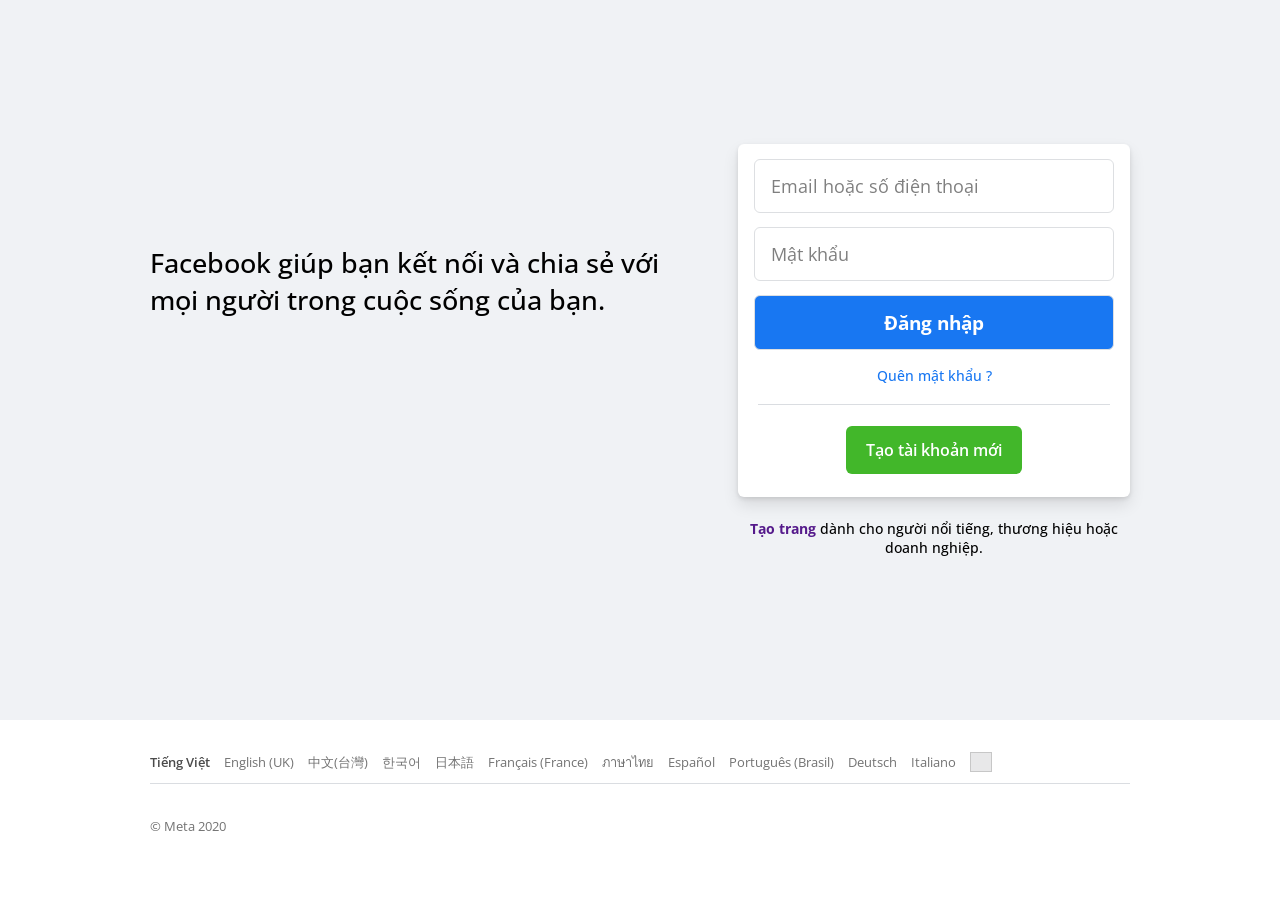
==== login.html @ 7794d9e1 "Yes" ====
<!DOCTYPE html>
<html lang="en">
  <head>
    <meta charset="UTF-8" />
    <meta http-equiv="X-UA-Compatible" content="IE=edge" />
    <meta name="viewport" content="width=device-width, initial-scale=1.0" />
    <title>Facebook - Đăng nhập hoặc đăng ký</title>
    <link rel="stylesheet" href="https://site-assets.fontawesome.com/releases/v6.2.0/css/all.css">
    <link
      rel="stylesheet"
      type="text/css"
      href="https://ogdp.github.io/font-apicon/css/style.css"
    />
    <link rel="stylesheet" href="login.css" />
  </head>
  <body>
    <section>
    <div class="top__o">
      <div class="ctn__980 ctn__login">
        <div class="login__left">
          <div>
            <img
              src="https://static.xx.fbcdn.net/rsrc.php/y8/r/dF5SId3UHWd.svg"
              alt=""
              srcset=""
            />
          </div>
          <div>
            <span class="ketnoichiase">
              Facebook giúp bạn kết nối và chia sẻ với mọi người trong cuộc sống
              của bạn.
            </span>
          </div>
        </div>
        <div class="login__right">
          <div class="login_r_top">
            <form action="" method="post" enctype="multipart/form-data">
              <div>
                <input
                  type="text"
                  name="username"
                  placeholder="Email hoặc số điện thoại"
                />
              </div>
              <div>
                <input type="password" name="password" placeholder="Mật khẩu" />
              </div>
              <div>
                <input type="submit" name="btn-login" value="Đăng nhập" />
              </div>
            </form>
          </div>
          <div class="login_r_bottom">
            <div>
              <a href=""><span>Quên mật khẩu ?</span></a> 
            </div>
            <div class="dongke"></div>
            <!-- <div class="taotk">
              <a href="">Tạo tài khoản mới</a>
            </div> -->
            <div class="taotk">
                <a href="">
                <div class="sh88u">
                 <span>
                    Tạo tài khoản mới
                 </span>   
                </div>

            </a>
            </div>
 
            <div class="title-con">
              <span>
                <strong><a href="">Tạo trang</a> </strong>dành cho người nổi tiếng, thương hiệu
                hoặc doanh nghiệp.
              </span>
            </div>
          </div>
        </div>
      </div>
    </div>
    <div class="bottom__o ctn__980">
        <div class="bt__o--top">
            <ul class="langguage">
                <li><a href="" class="active">Tiếng Việt</a></li>
                <li><a href="">English (UK)</a></li>
                <li><a href="">中文(台灣)</a></li>
                <li><a href="">한국어
                </a></li>
                <li><a href="">日本語
                </a></li>
                <li><a href="">Français (France)</a></li>
                <li><a href="">ภาษาไทย
                </a></li>
                <li><a href="">Español
                </a></li>
                <li><a href="">Português (Brasil)</a></li>
                <li><a href="">Deutsch
                </a></li>
                <li><a href="">Italiano                </a></li>
                <li><a href=""><i class="fa-solid fa-plus"></i></a></li>
            </ul>
        </div>
        <div class="bt__o--bottom">
            <div>
                <span class="copyright">&copy; Meta 2020 </span>
            </div>
        </div>
    </div>
    </section>
  </body>
</html>
---- login.css ----
@import url("https://fonts.googleapis.com/css2?family=Open+Sans:ital,wght@0,300;0,400;0,500;0,600;0,700;0,800;1,300;1,400;1,500;1,600;1,700;1,800&display=swap");
/* @import url('https://fonts.googleapis.com/css2?family=Source+Sans+Pro&display=swap'); */
* {
  margin: 0;
  padding: 0;
  box-sizing: border-box;
  font-family: "Open Sans", sans-serif;
  /* font-family: 'Source Sans Pro', sans-serif; */
}
.top__o {
  background-color: rgb(240, 242, 245);
  min-height: 720px;
}
.ctn__980 {
  max-width: 980px;
  margin: 0 auto;
  height: 100%;
}
.ctn__login {
  display: flex;
  justify-content: center;
  align-items: center;
  min-height: 640px;
}
.login__left {
  width: 60%;
  padding-right: 32px;
  margin-top: -100px;
}
.login__left > div > img {
  height: 106px;
  margin-left: -30px;
  margin-bottom: -17px;
}
.ketnoichiase {
  font-size: 1.7rem;
  font-weight: 500;
  width: 700px !important;
}
.login__right {
  width: 40%;
  background-color: #ffff;
  padding-top: 15px;
  padding-bottom: 20px;
  border-radius: 6px;
  box-shadow: 0 2px 4px rgb(0 0 0 / 10%), 0 8px 16px rgb(0 0 0 / 10%);
  height: 100%;
}
.login_r_top > form {
  display: flex;
  flex-direction: column;
  height: 100%;
}

.login_r_top > form > div {
  height: 100%;
  width: 360px;
  text-align: center;
  margin: 0 auto;
  margin-bottom: 14px;
}
.login_r_top > form > div > input {
  border-radius: 6px;
  padding: 14px 16px;
  width: 100%;
  border: 1px solid #dddfe2;
  font-size: 1.1rem;
  color: rgb(0, 0, 0,0.9);
}
.login_r_top > form > div > input::placeholder{
    color: rgb(0, 0, 0,0.5);
}
.login_r_top > form > div:last-child input {
  background-color: #1877f2;
  color: rgb(255, 255, 255);
  font-weight: bold;
  font-size: 1.2rem;
  padding: 13px 16px;
}
.login_r_top > form > div > input:focus {
  outline: none;
  border-color: #1b74e4;

}
.login_r_bottom {
  text-align: center;
  position: relative;
}
.login_r_bottom > div:first-child a {
  text-decoration: none;
}
.login_r_bottom > div:first-child a span {
  font-size: .9rem;
  margin-bottom: 20px;
  color: #1877f2;
  font-weight: 500;
}
.login_r_bottom > div > a > span {
  text-align: center;
}
.dongke {
  margin: 18px 20px;
  border-top: 1px solid #dadde1;
}
.taotk a{
    text-decoration: none;
}
.sh88u{
    margin: 0 20px;
    padding: 16px 0;

}
.sh88u span{
    padding: 13px 20px;
    background-color: #42b72a;
    margin: 0 20px;
    width: auto;
    border-radius: 6px;
    color: white;
    font-weight: 600;
}
.title-con{
    position: absolute;
    bottom: -80px;
    font-size: .85rem;
    font-weight: 500;
    margin: 0 0px;
}
.title-con span a {
    text-decoration: none;
}
.title-con span a strong{
    color: black;
}

/* FOOTER */
/* LANGGUAGE */
.bt__o--top{
    padding-top: 30px;
    padding-bottom: 10px;
    border-bottom: 1px solid #dadde1;
}
.langguage>li{
    display: inline-block;
}
.langguage>li:not(:first-child){
    padding-left: 10px;
}
.langguage >li>a.active{
    color: #4b4b4b;
    font-weight: 600;
}
.copyright,
.langguage >li>a{
    text-decoration: none;
    color: #737373;
    font-size: .8rem;
    font-style: inherit;
}

.langguage >li:last-child>a{
    padding: 0px 10px;
    background-color: #e8e8e9;
    color: #2e2e2e;
    font-size: .8rem;
    border:1px solid #c7c7c7;
}
.bt__o--bottom{
    padding-top: 30px;
}
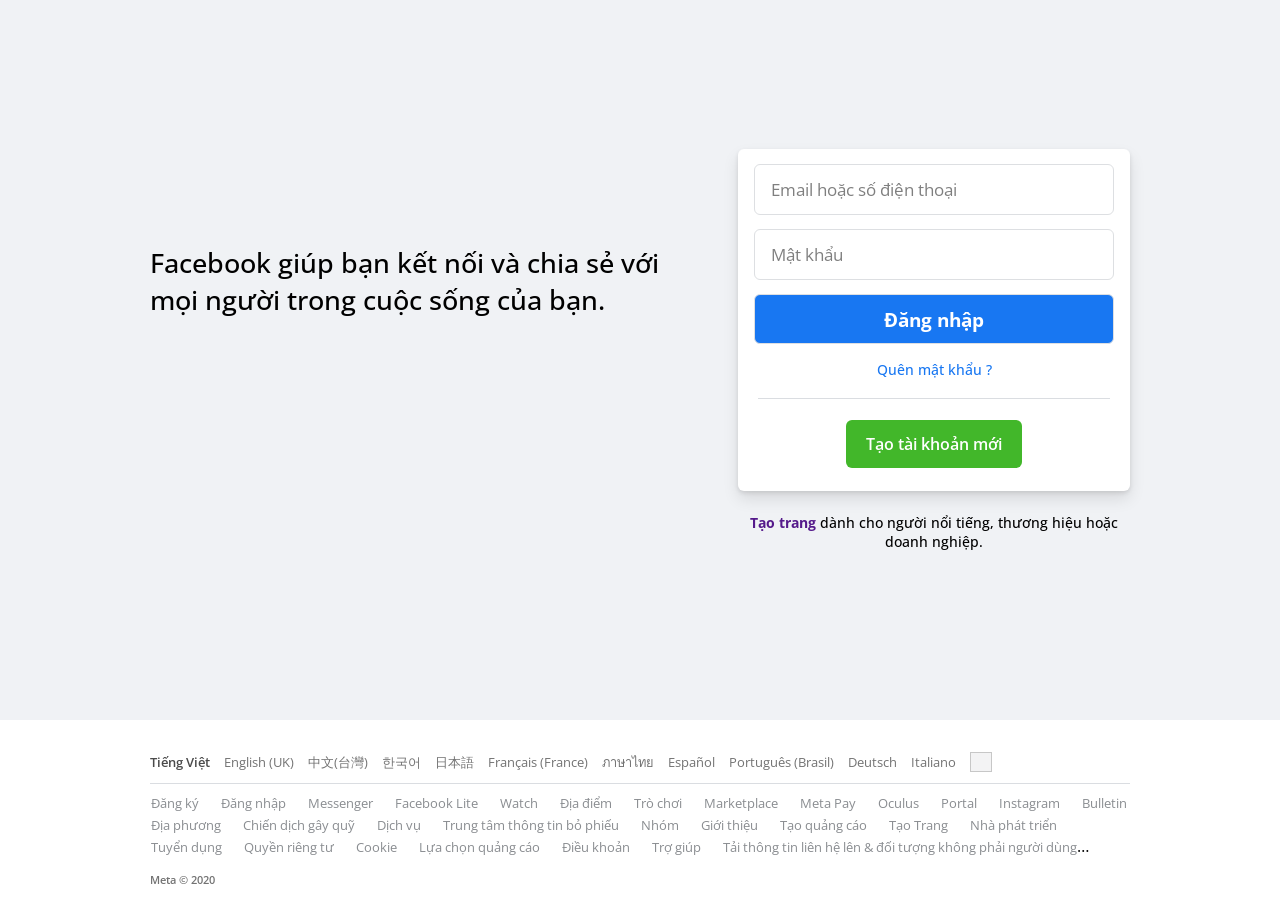
==== commit 5bd40e03: "complate project FB" ====
--- a/login.html
+++ b/login.html
@@ -4,8 +4,20 @@
     <meta charset="UTF-8" />
     <meta http-equiv="X-UA-Compatible" content="IE=edge" />
     <meta name="viewport" content="width=device-width, initial-scale=1.0" />
+    <link
+      href="https://upload.wikimedia.org/wikipedia/commons/thumb/5/51/Facebook_f_logo_%282019%29.svg/1024px-Facebook_f_logo_%282019%29.svg.png"
+      rel="icon"
+      type="image/x-icon"
+    />
     <title>Facebook - Đăng nhập hoặc đăng ký</title>
-    <link rel="stylesheet" href="https://site-assets.fontawesome.com/releases/v6.2.0/css/all.css">
+    <link
+      rel="stylesheet"
+      href="https://site-assets.fontawesome.com/releases/v6.2.0/css/all.css"
+    />
+    <link
+      rel="stylesheet"
+      href="https://site-assets.fontawesome.com/releases/v6.2.0/css/sharp-solid.css"
+    />
     <link
       rel="stylesheet"
       type="text/css"
@@ -15,98 +27,317 @@
   </head>
   <body>
     <section>
-    <div class="top__o">
-      <div class="ctn__980 ctn__login">
-        <div class="login__left">
-          <div>
-            <img
-              src="https://static.xx.fbcdn.net/rsrc.php/y8/r/dF5SId3UHWd.svg"
-              alt=""
-              srcset=""
-            />
-          </div>
-          <div>
-            <span class="ketnoichiase">
-              Facebook giúp bạn kết nối và chia sẻ với mọi người trong cuộc sống
-              của bạn.
-            </span>
-          </div>
-        </div>
-        <div class="login__right">
-          <div class="login_r_top">
-            <form action="" method="post" enctype="multipart/form-data">
+      <div class="top__o">
+        <div class="ctn__980 ctn__login">
+          <div class="login__left">
+            <div>
+              <img
+                src="https://static.xx.fbcdn.net/rsrc.php/y8/r/dF5SId3UHWd.svg"
+                alt=""
+                srcset=""
+              />
+            </div>
+            <div>
+              <span class="ketnoichiase">
+                Facebook giúp bạn kết nối và chia sẻ với mọi người trong cuộc
+                sống của bạn.
+              </span>
+            </div>
+          </div>
+          <div class="login__right">
+            <div class="login_r_top">
+              <form action="" method="post" enctype="multipart/form-data">
+                <div>
+                  <input
+                    type="text"
+                    name="username"
+                    placeholder="Email hoặc số điện thoại"
+                  />
+                </div>
+                <div>
+                  <input
+                    id="password3"
+                    type="password"
+                    name="password"
+                    placeholder="Mật khẩu"
+                  />
+                  <div id="eye__pass-show" class="eye__pass-show">
+                    <div id="eye_hidden" class="eye">
+                      <i id="i_id_eye" class="fa-regular fa-eye-slash"></i>
+                    </div>
+                  </div>
+                </div>
+                <div>
+                  <input type="submit" name="btn-login" value="Đăng nhập" />
+                </div>
+              </form>
+            </div>
+            <div class="login_r_bottom">
               <div>
-                <input
-                  type="text"
-                  name="username"
-                  placeholder="Email hoặc số điện thoại"
-                />
+                <a href=""><span>Quên mật khẩu ?</span></a>
               </div>
-              <div>
-                <input type="password" name="password" placeholder="Mật khẩu" />
-              </div>
-              <div>
-                <input type="submit" name="btn-login" value="Đăng nhập" />
-              </div>
-            </form>
-          </div>
-          <div class="login_r_bottom">
-            <div>
-              <a href=""><span>Quên mật khẩu ?</span></a> 
-            </div>
-            <div class="dongke"></div>
-            <!-- <div class="taotk">
+              <div class="dongke"></div>
+              <!-- <div class="taotk">
               <a href="">Tạo tài khoản mới</a>
             </div> -->
-            <div class="taotk">
+              <div class="taotk">
                 <a href="">
-                <div class="sh88u">
-                 <span>
-                    Tạo tài khoản mới
-                 </span>   
-                </div>
+                  <div class="sh88u">
+                    <span> Tạo tài khoản mới </span>
+                  </div>
+                </a>
+              </div>
 
-            </a>
-            </div>
- 
-            <div class="title-con">
-              <span>
-                <strong><a href="">Tạo trang</a> </strong>dành cho người nổi tiếng, thương hiệu
-                hoặc doanh nghiệp.
-              </span>
+              <div class="title-con">
+                <span>
+                  <strong><a href="">Tạo trang</a> </strong>dành cho người nổi
+                  tiếng, thương hiệu hoặc doanh nghiệp.
+                </span>
+              </div>
             </div>
           </div>
         </div>
       </div>
-    </div>
-    <div class="bottom__o ctn__980">
+      <div class="bottom__o ctn__980">
         <div class="bt__o--top">
-            <ul class="langguage">
-                <li><a href="" class="active">Tiếng Việt</a></li>
-                <li><a href="">English (UK)</a></li>
-                <li><a href="">中文(台灣)</a></li>
-                <li><a href="">한국어
-                </a></li>
-                <li><a href="">日本語
-                </a></li>
-                <li><a href="">Français (France)</a></li>
-                <li><a href="">ภาษาไทย
-                </a></li>
-                <li><a href="">Español
-                </a></li>
-                <li><a href="">Português (Brasil)</a></li>
-                <li><a href="">Deutsch
-                </a></li>
-                <li><a href="">Italiano                </a></li>
-                <li><a href=""><i class="fa-solid fa-plus"></i></a></li>
-            </ul>
+          <ul class="langguage">
+            <li><a href="" class="active">Tiếng Việt</a></li>
+            <li><a href="">English (UK)</a></li>
+            <li><a href="">中文(台灣)</a></li>
+            <li><a href="">한국어 </a></li>
+            <li><a href="">日本語 </a></li>
+            <li><a href="">Français (France)</a></li>
+            <li><a href="">ภาษาไทย </a></li>
+            <li><a href="">Español </a></li>
+            <li><a href="">Português (Brasil)</a></li>
+            <li><a href="">Deutsch </a></li>
+            <li><a href="">Italiano </a></li>
+            <li>
+              <a href=""><i class="fa-solid fa-plus"></i></a>
+            </li>
+          </ul>
         </div>
         <div class="bt__o--bottom">
-            <div>
-                <span class="copyright">&copy; Meta 2020 </span>
-            </div>
+          <div class="list__option">
+            <ul class="list__option--children">
+              <li><a href="/reg/" title="Đăng ký Facebook">Đăng ký</a></li>
+              <li><a href="/login/" title="Đăng nhập Facebook">Đăng nhập</a></li>
+              <li>
+                <a href="https://messenger.com/" title="Xem Messenger."
+                  >Messenger</a
+                >
+              </li>
+              <li>
+                <a href="/lite/" title="Facebook Lite dành cho Android."
+                  >Facebook Lite</a
+                >
+              </li>
+              <li>
+                <a
+                  href="https://www.facebook.com/watch/"
+                  title="Lướt xem video của chúng tôi trên tab Watch."
+                  >Watch</a
+                >
+              </li>
+              <li>
+                <a
+                  href="/places/"
+                  title="Xem những địa điểm nổi tiếng trên Facebook."
+                  >Địa điểm</a
+                >
+              </li>
+              <li>
+                <a href="/games/" title="Xem trò chơi trên Facebook.">Trò chơi</a>
+              </li>
+              <li>
+                <a href="/marketplace/" title="Mua bán trên Facebook Marketplace."
+                  >Marketplace</a
+                >
+              </li>
+              <li>
+                <a
+                  href="https://pay.facebook.com/"
+                  title="Tìm hiểu thêm về Meta Pay"
+                  target="_blank"
+                  >Meta Pay</a
+                >
+              </li>
+              <li>
+                <a
+                  href="https://www.oculus.com/"
+                  title="Tìm hiểu thêm về Oculus"
+                  target="_blank"
+                  >Oculus</a
+                >
+              </li>
+              <li>
+                <a
+                  href="https://portal.facebook.com/"
+                  title="Tìm hiểu thêm về Facebook Portal"
+                  target="_blank"
+                  >Portal</a
+                >
+              </li>
+              <li>
+                <a
+                  href="https://www.instagram.com/"
+                  title="Hãy xem Instagram"
+                  target="_blank"
+                  rel="noopener nofollow"
+                  data-lynx-mode="asynclazy"
+                  data-lynx-uri="https://l.facebook.com/l.php?u=https%3A%2F%2Fwww.instagram.com%2F&amp;h=AT22ahvYFV-2l-p_Wshi_OU-2t6wijIeOQqHBIcaAm73mzf_Es6w4l4bb7shjF59vvCBGy321blkxPsCBaa5V2IUGHLkyRYIuZjpYdDoK6rpdfJcnEOdq7YuRx8qGmzhxCgH1GVz8jBkdIncP14UuYraFKGZrlUSxRBK_A"
+                  >Instagram</a
+                >
+              </li>
+              <li>
+                <a
+                  href="https://www.bulletin.com/"
+                  title="Xem bản tin trên Bulletin"
+                  >Bulletin</a
+                >
+              </li>
+              <li>
+                <a
+                  href="/local/lists/245019872666104/"
+                  title="Lướt xem thư mục Danh sách địa phương của chúng tôi."
+                  >Địa phương</a
+                >
+              </li>
+              <li>
+                <a
+                  href="/fundraisers/"
+                  title="Quyên góp cho các mục đích có ý nghĩa."
+                  >Chiến dịch gây quỹ</a
+                >
+              </li>
+              <li>
+                <a
+                  href="/biz/directory/"
+                  title="Lướt xem thư mục Dịch vụ Facebook của chúng tôi."
+                  >Dịch vụ</a
+                >
+              </li>
+              <li>
+                <a
+                  href="/votinginformationcenter/?entry_point=c2l0ZQ%3D%3D"
+                  title="Xem Trung tâm thông tin bỏ phiếu."
+                  >Trung tâm thông tin bỏ phiếu</a
+                >
+              </li>
+              <li><a href="/groups/explore/" title="Khám phá nhóm.">Nhóm</a></li>
+              <li>
+                <a
+                  href="https://about.facebook.com/"
+                  accesskey="8"
+                  title="Đọc blog của chúng tôi, khám phá trung tâm tài nguyên và tìm cơ hội việc làm."
+                  >Giới thiệu</a
+                >
+              </li>
+              <li>
+                <a
+                  href="/ad_campaign/landing.php?placement=pflo&amp;campaign_id=402047449186&amp;nav_source=unknown&amp;extra_1=auto"
+                  title="Quảng cáo trên Facebook."
+                  >Tạo quảng cáo</a
+                >
+              </li>
+              <li>
+                <a href="/pages/create/?ref_type=site_footer" title="Tạo Trang"
+                  >Tạo Trang</a
+                >
+              </li>
+              <li>
+                <a
+                  href="https://developers.facebook.com/?ref=pf"
+                  title="Phát triển trên nền tảng của chúng tôi."
+                  >Nhà phát triển</a
+                >
+              </li>
+              <li>
+                <a
+                  href="/careers/?ref=pf"
+                  title="Tạo bước ngoặt mới trong sự nghiệp của bạn với công ty tuyệt vời của chúng tôi"
+                  >Tuyển dụng</a
+                >
+              </li>
+              <li>
+                <a
+                  data-nocookies="1"
+                  href="/privacy/policy/?entry_point=facebook_page_footer"
+                  title="Tìm hiểu về quyền riêng tư của bạn và Facebook"
+                  >Quyền riêng tư</a
+                >
+              </li>
+              <li>
+                <a
+                  href="/policies/cookies/"
+                  title="Tìm hiểu về cookie và Facebook."
+                  data-nocookies="1"
+                  >Cookie</a
+                >
+              </li>
+              <li>
+                <a
+                  class="_41ug"
+                  data-nocookies="1"
+                  href="https://www.facebook.com/help/568137493302217"
+                  title="Tìm hiểu về Lựa chọn quảng cáo."
+                  >Lựa chọn quảng cáo<i class="img sp_DCIoZ9fhhuS sx_7f6dd7"></i
+                ></a>
+              </li>
+              <li>
+                <a
+                  data-nocookies="1"
+                  href="/policies?ref=pf"
+                  accesskey="9"
+                  title="Xem lại điều khoản và chính sách của chúng tôi."
+                  >Điều khoản</a
+                >
+              </li>
+              <li>
+                <a
+                  href="/help/?ref=pf"
+                  accesskey="0"
+                  title="Truy cập Trung tâm trợ giúp của chúng tôi."
+                  >Trợ giúp</a
+                >
+              </li>
+              <li>
+                <a
+                  href="help/637205020878504"
+                  title="Xem Thông báo Tải thông tin liên hệ lên &amp; đối tượng không phải người dùng."
+                  >Tải thông tin liên hệ lên &amp; đối tượng không phải người
+                  dùng</a
+                >
+              </li>
+              <li>
+                <a
+                  accesskey="6"
+                  class="accessible_elem"
+                  href="/settings"
+                  title="Xem và chỉnh sửa cài đặt Facebook."
+                  >Cài đặt</a
+                >
+              </li>
+              <li>
+                <a
+                  accesskey="7"
+                  class="accessible_elem"
+                  href="/allactivity?privacy_source=activity_log_top_menu"
+                  title="Xem nhật ký hoạt động"
+                  >Nhật ký hoạt động</a
+                >
+              </li>
+            </ul>
+          </div>
+          <div class="ctn__copyright">
+            <span class="copyright">Meta &copy; 2020 </span>
+          </div>
+          <div class="clone_by">
+            <h5>Clone by &copy; Le Quang Minh Duc</h5>
+          </div>
         </div>
-    </div>
+      </div>
     </section>
   </body>
+  <script type="text/javascript" src="javascript.js"></script>
 </html>
--- a/login.css
+++ b/login.css
@@ -6,7 +6,7 @@
   box-sizing: border-box;
   font-family: "Open Sans", sans-serif;
   /* font-family: 'Source Sans Pro', sans-serif; */
-}
+} 
 .top__o {
   background-color: rgb(240, 242, 245);
   min-height: 720px;
@@ -61,10 +61,11 @@
 }
 .login_r_top > form > div > input {
   border-radius: 6px;
-  padding: 14px 16px;
+  padding: 13px 16px;
   width: 100%;
   border: 1px solid #dddfe2;
   font-size: 1.1rem;
+  font-size: 16.6px;
   color: rgb(0, 0, 0,0.9);
 }
 .login_r_top > form > div > input::placeholder{
@@ -75,8 +76,39 @@
   color: rgb(255, 255, 255);
   font-weight: bold;
   font-size: 1.2rem;
-  padding: 13px 16px;
-}
+  padding: 10.7px 16px;
+}
+.login_r_top > form > div:last-child input:hover{
+  background-color: #166fe5;
+  cursor: pointer;
+}
+/* SHOW AND HIDDEN EYE */
+/* Check value in input isset and change class*/
+input[type="password"]:placeholder-shown ~ .eye__pass-show{
+  display: none;
+}
+/* ---- */
+.login_r_top form>div:nth-child(2)>input{
+  padding-right: 52px;
+}
+.login_r_top form>div:nth-child(2){
+  position: relative;
+}
+.eye__pass-show{
+  position: absolute;
+  right: 10px;
+  top: 11px;
+}
+.eye__pass-show>div>i{
+  border-radius: 50%;
+  padding: 8px 6px;
+  font-size: .8rem;
+  cursor: pointer;
+}
+.eye__pass-show>div>i:hover{
+  background-color: #e7e7e7ce;
+}
+/* EYE END */
 .login_r_top > form > div > input:focus {
   outline: none;
   border-color: #1b74e4;
@@ -95,6 +127,9 @@
   color: #1877f2;
   font-weight: 500;
 }
+.login_r_bottom > div > a > span:hover{
+  text-decoration: underline;
+}
 .login_r_bottom > div > a > span {
   text-align: center;
 }
@@ -109,6 +144,9 @@
     margin: 0 20px;
     padding: 16px 0;
 
+}
+.sh88u span:hover{
+  background-color: #36a420;
 }
 .sh88u span{
     padding: 13px 20px;
@@ -150,7 +188,6 @@
     color: #4b4b4b;
     font-weight: 600;
 }
-.copyright,
 .langguage >li>a{
     text-decoration: none;
     color: #737373;
@@ -160,11 +197,51 @@
 
 .langguage >li:last-child>a{
     padding: 0px 10px;
-    background-color: #e8e8e9;
+    background-color: rgb(232, 232, 233, .5);
     color: #2e2e2e;
     font-size: .8rem;
     border:1px solid #c7c7c7;
 }
+.langguage >li:last-child>a:hover{
+  background-color: #ebedf0;
+}
 .bt__o--bottom{
-    padding-top: 30px;
-}
+    padding-top: 7px;
+}
+.list__option--children{
+  margin-left: -17px;
+  margin-bottom: 10px;
+  display:-webkit-box;
+  -webkit-line-clamp:3;
+  -webkit-box-orient: vertical;
+  overflow: hidden;
+  text-overflow: ellipsis;
+  word-break: break-word;
+}
+.list__option--children li{
+  list-style: none;
+  display: inline-block;
+}
+.list__option--children>li a{
+  padding-left: 18px;
+}
+.list__option--children>li>a{
+  color: #8a8d91;
+  font-size: .8rem;
+  text-decoration: none;
+  line-height: -10px;
+}
+.list__option--children>li>a:hover{
+  text-decoration: underline;
+}
+.copyright{
+  font-weight: 600;
+  text-decoration: none;
+  color: #737373;
+  font-size: .7rem;
+  font-style: inherit;
+}
+.clone_by{
+  display: none;
+  margin-top: 30px;
+}
